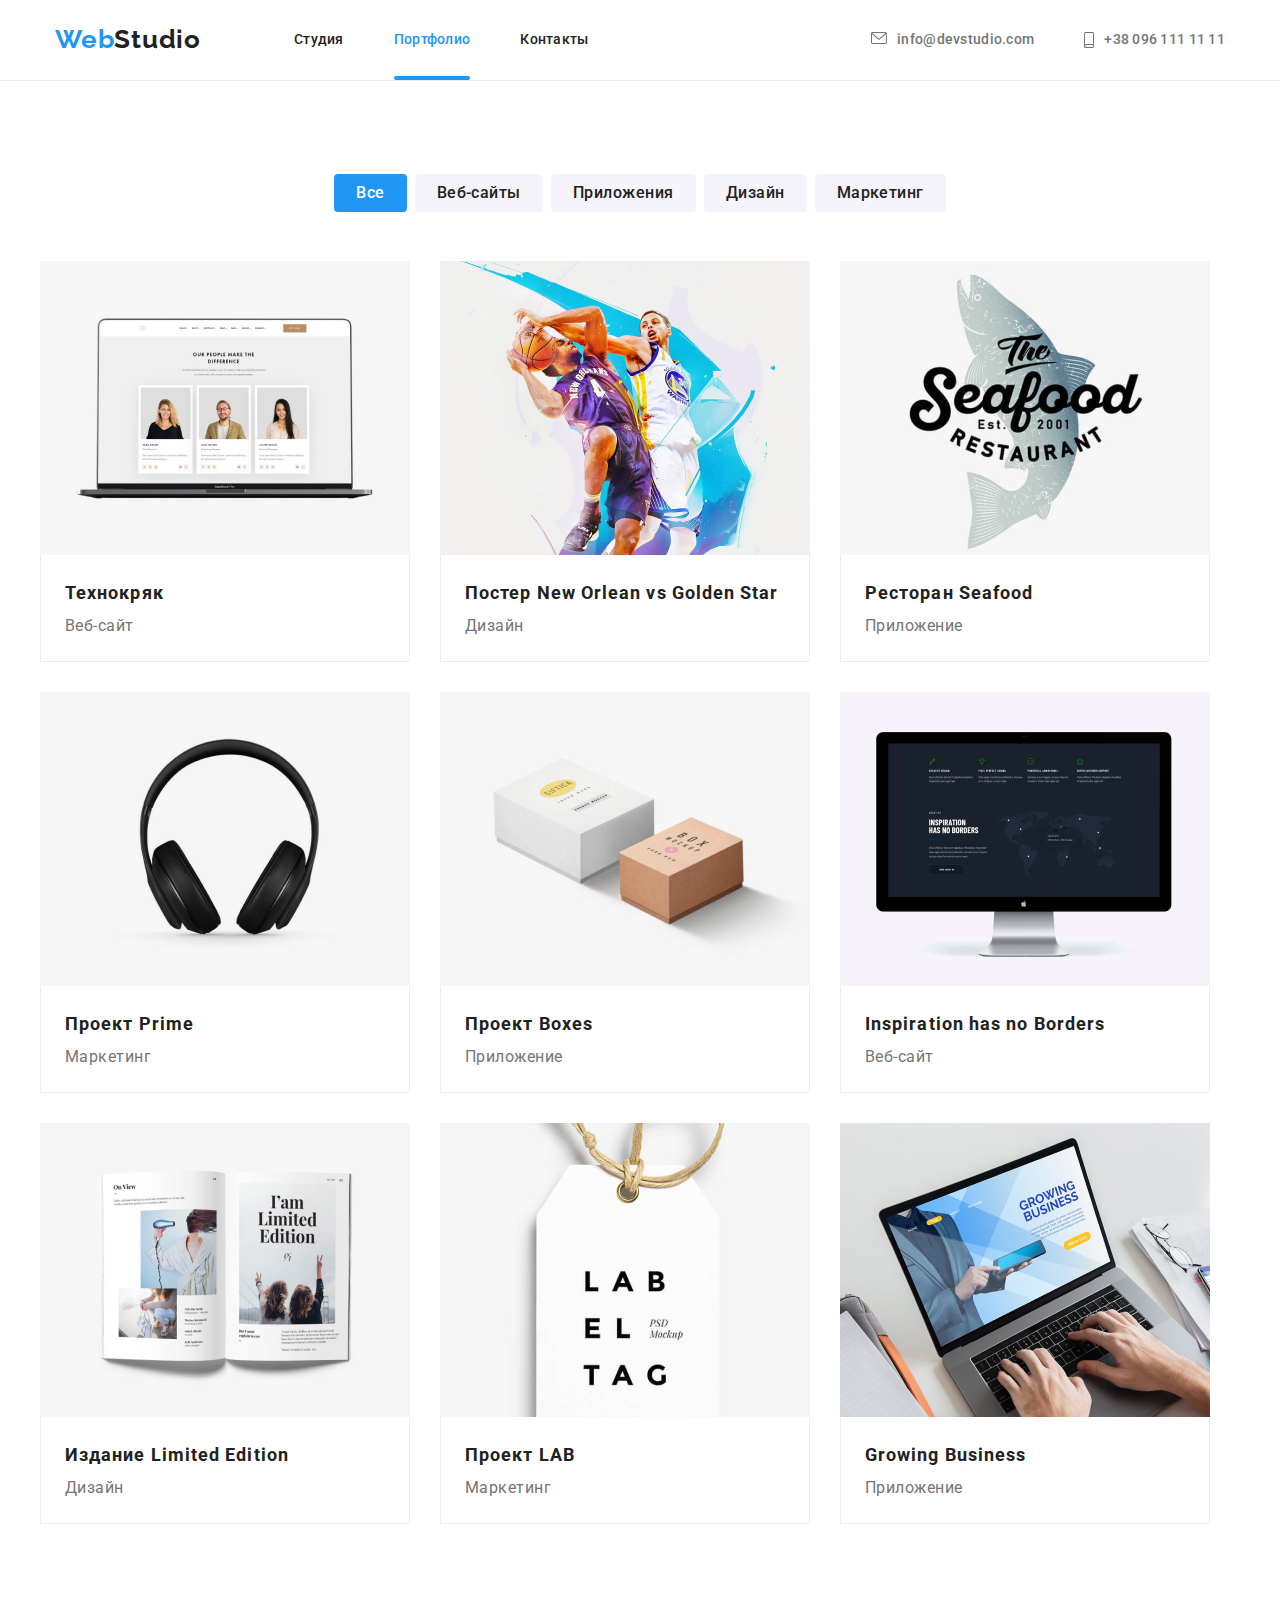
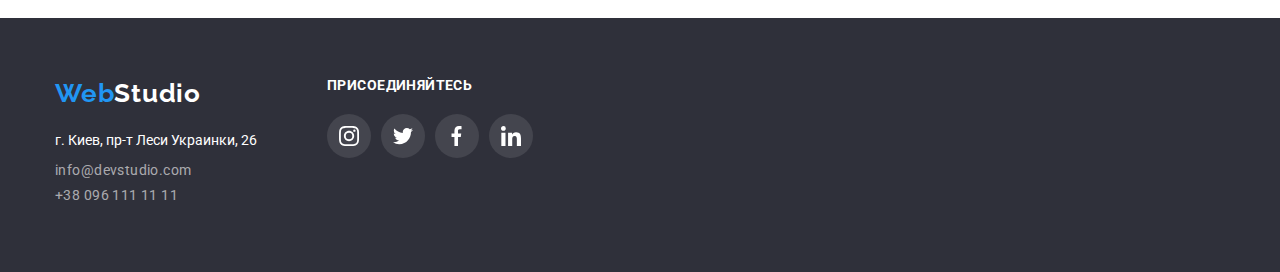
==== portfolio.html @ 7030dca8 "Initial commit" ====
<!DOCTYPE html>
<html lang="ru">
<head>
    <meta charset="UTF-8">
    <meta http-equiv="X-UA-Compatible" content="IE=edge">
    <meta name="viewport" content="width=device-width, initial-scale=1.0">
    <title>Module 01</title>
    <link rel="preconnect" href="https://fonts.googleapis.com">
    <link rel="preconnect" href="https://fonts.gstatic.com" crossorigin>
    <link href="https://fonts.googleapis.com/css2?family=Raleway:wght@700&family=Roboto:wght@400;500;700;900&display=swap"
        rel="stylesheet">
        <link rel="stylesheet" href="https://cdnjs.cloudflare.com/ajax/libs/modern-normalize/1.1.0/modern-normalize.min.css">
    <link rel="stylesheet" href="./css/styles.css">
</head>
<body>
<header class="headers">
    <div class="header-container">
        <nav class="cont-position">
            <a class="logo-color" href="./index.html"> <span class="logo"> Web</span>Studio</a>
            <ul class="nav-menu">
                <li><a class="nav-link"  href="./index.html">Студия</a> </li>
                <li><a class="link-ative" href="./portfolio.html">Портфолио</a> </li>
                <li><a class="nav-link" href="#">Контакты</a> </li>
            </ul>
        </nav>
        <ul class="contacts">
            <li> <a class="contact-mail" href="mailto:info@devstudio.com;">
                    <svg width="16px" height="12px" class="icon-mail">
                        <use href="./images/icons.svg#mail"></use>
                    </svg>info@devstudio.com</a></li>
            <li>
                <a class="contact-tel" href="tel:+380961111111;"><svg width="10px" height="16px" class="icon-tel">
                        <use href="./images/icons.svg#tel"></use>
                    </svg>+38 096 111 11 11</a>
            </li>
        </ul>
    </div>
</header>
    <main >
        
       <section class="section">
        <div class="main-container">
        <div class="portf-container">
            <h1 class="benefits-title">Портфолио</h1>
          <div class="portf-ul-container">
            <ul class="portf-ul">
               <li class="portf-li"><button class="portf-button" type="button"> Все</button></li>
               <li class="portf-li"><button class="portf-button-web" type="button">Веб-сайты</button></li>
               <li class="portf-li"><button class="portf-button-web" type="button">Приложения</button></li>
               <li class="portf-li"><button class="portf-button-web" type="button">Дизайн</button></li>
               <li class="portf-li"><button class="portf-button-web" type="button">Маркетинг</button></li>
           </ul>
        </div>
        <h2 class="benefits-title" >Проєкти</h2>
        <div class="progect-list-container">
           <ul class="progect-list">
                <li class="items" > <a href="#">
                  <div class="product">
                       <img  src="./images/tc.jpg" alt="Фото логотипа" width="370" >

                       <div class="progect-titile">
                        <p  class="progect-img">
                            Ресурс предлагает <br> комплексные предложения 
                            с разным уровнем функционала и сервисов.
                             Все это позволит посетителю получить
                              исчерпывающие сведения о компании или частном лице.
                        </p>
                    </div>
                </div>
                <div class="progekt-signature">
                   <h3>Технокряк</h3>
                    <p class="progect-list-p" >Веб-сайт </p>
                    </div>
                </a>
                </li>
                <li class="items" > <a href="#">
                    <div class="product">
                    <img class="progect-img" src="./images/newOrl.jpg" alt="Фото логотипа" width="370px" >

                    <div class="progect-titile">
                        <p  class="progect-img">
                            Ресурс предлагает <br> комплексные предложения 
                            с разным уровнем функционала и сервисов.
                             Все это позволит посетителю получить
                              исчерпывающие сведения о компании или частном лице.
                        </p>
                    </div>
                </div>


                   <div class="progekt-signature">
                    <h3>Постер New Orlean vs Golden Star</h3>
                    <p class="progect-list-p">Дизайн</p>
                    </div>
                </a>
                </li>
                <li class="items" > <a href="#">
                    <div class="product">
                        <img class="progect-img" src="./images/seafood.jpg" alt="Фото логотипа" width="" >
                        <div class="progect-titile">
                            <p  class="progect-img">
                                Ресурс предлагает <br> комплексные предложения 
                                с разным уровнем функционала и сервисов.
                                 Все это позволит посетителю получить
                                  исчерпывающие сведения о компании или частном лице.
                            </p>
                        </div>
                    </div>
                   <div class="progekt-signature">
                    <h3>Ресторан Seafood</h3>
                    <p class="progect-list-p">Приложение</p>
                    </div>
                </a>
                </li>
                <li class="items" > <a href="#">
                    <div class="product"> 
                    <img class="progect-img" src="./images/prime.jpg" alt="Фото логотипа" width="370" >
                    <div class="progect-titile">
                        <p  class="progect-img">
                            Ресурс предлагает <br> комплексные предложения 
                            с разным уровнем функционала и сервисов.
                             Все это позволит посетителю получить
                              исчерпывающие сведения о компании или частном лице.
                        </p>
                    </div>
                </div>

                   <div class="progekt-signature">
                    <h3>Проект Prime</h3>
                    <p class="progect-list-p">Маркетинг</p>
                    </div>
                </a>
                </li>
                <li class="items" > <a href="#">

                    <div class="product">
                        <img  class="progect-img" src="./images/boxsses.jpg" alt="Фото логотипа" width="370" >
                        <div class="progect-titile">
                            <p  class="progect-img">
                                Ресурс предлагает <br> комплексные предложения 
                                с разным уровнем функционала и сервисов.
                                 Все это позволит посетителю получить
                                  исчерпывающие сведения о компании или частном лице.
                            </p>
                        </div>
                    </div>
                   <div class="progekt-signature">
                    <h3>Проект Boxes</h3>
                    <p class="progect-list-p">Приложение</p>
                    </div>
                </a>
                </li>
                <li class="items" > <a href="#">
                  
                    <div class="product">
                    <img class="progect-img"  src="./images/inspir.jpg" alt="Фото логотипа" width="370" >
                    <div class="progect-titile">
                        <p  class="progect-img">
                            Ресурс предлагает <br> комплексные предложения 
                            с разным уровнем функционала и сервисов.
                             Все это позволит посетителю получить
                              исчерпывающие сведения о компании или частном лице.
                        </p>
                    </div>
                </div>
                    <div class="progekt-signature">
                    <h3>Inspiration has no Borders</h3>
                    <p class="progect-list-p">Веб-сайт</p>
                    </div>
                </a>
                </li>
                <li class="items" > <a href="#">
                  
                    <div class="product">
                   
                        <img class="progect-img" src="./images/lim.jpg" alt="Фото логотипа" width="370" >
                        <div class="progect-titile">
                            <p  class="progect-img">
                                Ресурс предлагает <br> комплексные предложения 
                                с разным уровнем функционала и сервисов.
                                 Все это позволит посетителю получить
                                  исчерпывающие сведения о компании или частном лице.
                            </p>
                        </div>
                    </div>

                 
                    <div class="progekt-signature">
                    <h3>Издание Limited Edition</h3>
                    <p class="progect-list-p">Дизайн</p>
                    </div>
                </a>
                </li>
                 <li class="items" > <a href="#">
                   
                    <div class="product">
                    <img class="progect-img" src="./images/lab.jpg" alt="Фото логотипа" width="370" >
                    <div class="progect-titile">
                        <p  class="progect-img">
                            Ресурс предлагает <br> комплексные предложения 
                            с разным уровнем функционала и сервисов.
                             Все это позволит посетителю получить
                              исчерпывающие сведения о компании или частном лице.
                        </p>
                    </div>
                </div>
                   
                    <div class="progekt-signature">
                    <h3>Проект LAB</h3>
                    <p class="progect-list-p">Маркетинг</p>
                    </div>
                </a>
                 </li>
                <li class="items" > <a href="#">
                  
                    <div class="product">
                    <img class="progect-img" src="./images/groving.jpg" alt="Фото логотипа" width="370" >
                    <div class="progect-titile">
                        <p  class="progect-img">
                            Ресурс предлагает <br> комплексные предложения 
                            с разным уровнем функционала и сервисов.
                             Все это позволит посетителю получить
                              исчерпывающие сведения о компании или частном лице.
                        </p>
                    </div>
                </div>
                    <div class="progekt-signature">
                    <h3>Growing Business</h3>
                    <p class="progect-list-p">Приложение</p>
                    </div>
                </a>
                </li>
           </ul>
        </div>
        </div>
        </div>
       </section>
    </main>                
<footer class="my-footer">
    <div class="footer-content">
        <div>
            <a class="logo-color-footer" href="./index.html"> <span class="logo"> Web</span>Studio</a>
            <address>
                <p class="my-location">г. Киев, пр-т Леси Украинки, 26</p>
                <ul class="contacts-footer">
                    <li><a class="contact-footer" href="mailto:info@devstudio.com;">info@devstudio.com</a></li>
                    <li> <a class="contact-footer" href="tel:+380961111111;">+38 096 111 11 11</a></li>
                </ul>
            </address>
        </div>
        <div class="footer-icon">
            <h2>ПРИСОЕДИНЯЙТЕСЬ</h2>
            <ul class="icon-list-footer">
                <li><a class="footer-icon-list" href="#">
                        <svg width="20px" height="20px" class="network-footer">
                            <use href="./images/icons.svg#instagram"></use>
                        </svg>
                    </a></li>
                <li><a class="footer-icon-list" href="#">
                        <svg width="20" height="20" class="network-footer">
                            <use href="./images/icons.svg#twitter"></use>
                        </svg>
                    </a></li>
                <li><a class="footer-icon-list" href="#">
                        <svg width="20px" height="20px" class="network-footer">
                            <use href="./images/icons.svg#facebook"></use>
                        </svg>
                    </a></li>
                <li><a class="footer-icon-list" href="#">
                        <svg width="20px" height="20px" class="network-footer">
                            <use href="./images/icons.svg#linkedin"></use>
                        </svg>
                    </a></li>
            </ul>
        </div>
    </div>
</footer>
</body>
</html>
---- css/styles.css ----
:root{
    --primary-text-color:rgba(117, 117, 117, 1);
    --title-text-color:rgba(33, 33, 33, 1);
    --accent-text-color:rgba(33, 150, 243, 1);  
--color-contacts-futter:rgba(255, 255, 255, 0.6);
    --background-color:#fff ;
    --outline-color:rgba(236, 236, 236, 1);
}
body {
    font-family: 'Roboto',sans-serif;
    font-style: normal;
    font-weight: 400;
    font-size: 16px;
    line-height: 1.5;
    background-color:var(--background-color)
}
h1,h2,h3,p,ul{
    margin: 0px;
    padding-left: 0px;
}
    img {
            display: block;
            max-width: 100%;
            height: auto;
        }
.section{
    height: auto;
    padding:94px 0px;
}
.section:nth-child(3){
    padding-top:0px;
    padding-bottom: 94px;

}



/* header */






.headers{
    border-bottom: 1px solid rgba(236, 236, 236, 1);
    background-color: var(--background-color);
}



.header-container{
  display:flex;
align-items: center;
width: 1200px;
padding-left: 15px;
padding-right: 15px;
margin: 0 auto;
}


.logo {
    color: var(--accent-text-color);
font-family: 'Raleway';
font-style: normal;
font-weight: 700;
font-size: 26px;
line-height: 1.19;
letter-spacing: 0.03em;
} 


.logo-color{
    color: var(--title-text-color);
    font-family: 'Raleway';
    font-style: normal;
    font-weight: 700;
    font-size: 26px;
    line-height: 1.19;
    text-decoration: none;
    letter-spacing: 0.03em;
    display: flex;
  padding-top: 24px;
  padding-bottom: 25px;
} 
.logo-color:focus{
    color: var(--title-text-color);
    background-color: #fff;
}

.nav-menu{
    display: flex;
margin-left: 93px;
margin-right: 0px;
padding-left: 0px;


}
.nav-menu li {
    list-style: none;
display:flex;
margin-right: 50px;

}
.nav-menu li:last-child{
    margin-right: 0px;

}

.nav-link{
    font-family: 'Roboto';
    font-style: normal;
    font-weight: 500;
    font-size: 14px;
    line-height: 1.14;
    letter-spacing: 0.02em;

    color: var(--title-text-color);
    text-decoration: none;

    padding: 32px 0px;

    display:block;
    
    transition:color 250ms cubic-bezier(0.4, 0, 0.2, 1);
 }


  .nav-link:hover,.nav-link:focus {
      /* background-color: var(--background-color); */
      color: var(--accent-text-color);
  }


 .link-ative{
     position: relative;
     color:var(--accent-text-color);
    font-family: 'Roboto';
    font-style: normal;
    font-weight: 500;
    font-size: 14px;
    line-height: 1.14;
    letter-spacing: 0.02em;
    text-decoration: none;
    padding: 32px 0px;
    display:block;}

         .link-ative::after{
             content: "";
             position: absolute;

             width: 100%;
             height: 4px;
             left: 0px;
             bottom: 0px;
             background-color: var(--accent-text-color);
             border-radius: 2px;
         }

    .link-ative:focus{
        color: var(--accent-text-color);
        background-color: #fff;
    }

   

.cont-position{
    display: flex;
    margin: 0px;
}
.contacts{
display: flex;
padding: 0px;
margin-left:auto;
align-items: center;


}

.contacts li{
    list-style: none;
    display: flex;
}
  


.contact-mail{
font-family: 'Roboto';
font-style: normal;
font-weight: 500;
font-size: 14px;
line-height: 1.14;
letter-spacing: 0.02em;

text-decoration: none;
margin-right:50px;
padding: 32px 0px;
display: flex;
color:#757575;
transition: color 250ms cubic-bezier(0.4, 0, 0.2, 1);
}


.contact-mail:hover,.contact-mail:focus  {

    color: var(--accent-text-color);
}
.icon-mail{
    margin-right: 10px;
    fill:currentColor;

}

.contact-tel {
    font-family: 'Roboto';
    font-style: normal;
    font-weight: 500;
    font-size: 14px;
    line-height: 1.14;
    letter-spacing: 0.02em;
    text-decoration: none;

    display: flex;
    padding: 32px 0px;

    color: #757575;
    transition: color 250ms cubic-bezier(0.4, 0, 0.2, 1);
}

.contact-tel:hover,
.contact-tel:focus{
    color: var(--accent-text-color);
}
.icon-tel{
margin-right: 10px;
fill:currentColor;

}


.benefits-title {
    width: 1px;
    height: 1px;
    margin: -1px;
    border: 0;    
    padding: 0;
    white-space: nowrap;
    clip-path: inset(100%);
    clip: rect(0 0 0 0);
    overflow: hidden;
}

/* hero */
.section-hero{
    
    max-width: 1600px;
    margin-left: auto;
    margin-right: auto;
   


background-color:rgba(47, 48, 58, 1);
background-image: linear-gradient(to left,rgba(47, 48, 58, 0.4)
,rgba(47, 48, 58, 0.4) ),
url(../images/hero-bgr.jpg);
background-repeat: no-repeat;
background-position: center;
background-size: cover;
} 


.hero-container{
width: 1200px;
padding-left: 15px;
padding-right: 15px;
margin: 0 auto;
padding: 200px 0px;
    text-align: center;

}
.hero-title{
font-family: 'Roboto';
font-style: normal;
font-weight: 900;
font-size: 44px;
line-height: 1.36;
color: var(--background-color);
margin-bottom: 30px;
}
.hero-button{
font-family: 'Roboto';
font-style: normal;
font-weight: 700;
font-size: 16px;
line-height: 1.88;
text-align: center;
letter-spacing: 0.06em;

cursor: pointer;

color: var(--background-color);
background-color: var(--accent-text-color);

width: 200px;
height: 50px;
border-radius: 4px;
border: none;

}


/* benefits */
.benefits-container{

width: 1200px;
height: auto;
padding-left: 15px;
padding-right: 15px;
margin: 0 auto;
}

.benefits-list{
    display: flex;
    padding-left: 0px;
}
.benefits-list li:last-child{
    margin-right: 0px;
}

.benefits-icon{
    display: flex;
    align-items: center;
    justify-content: center;
    width: 270px;
    height: 120px;
    background-color: rgba(245, 244, 250, 1);
    border-radius: 4px;
    margin-bottom: 30px;


}

.benefits-lists {
    list-style: none;
    margin-right: 30px;
    
    
}

.benefits-lists h3{
font-family: 'Roboto';
font-style: normal;
font-weight: 700;
font-size: 14px;
line-height: 1.14;
letter-spacing: 0.03em;
text-transform: uppercase;
color: var(--title-text-color);
margin-bottom: 10px;

}
.benefits-lists p {
font-family: 'Roboto';
font-style: normal;
font-weight: 400;
font-size: 14px;
line-height: 1.71;
letter-spacing: 0.03em;
color: var(--primary-text-color);

}

 /* My work */
.work-container{
    width: 1200px;
    padding-left: 15px;
    padding-right: 15px;
    margin: 0 auto;

}
 .my-work-title{
    font-family: 'Roboto';
    font-style: normal;
    font-weight: 700;
    font-size: 36px;
    line-height: 1.16;
    text-align: center;
    letter-spacing: 0.03em;

    margin-bottom: 50px;
    color: var(--title-text-color);
 }
 .my-work-foto{
     list-style:none;
     display:flex;
     padding-left: 0px;
     
 }
 .my-work-foto li{
     margin-right: 30px;
     position:relative;
 }
 .my-work-foto li:last-child{
     margin-right: 0px;
 }

 .foto{
     
     
 }

 .work-alt{
     position: absolute;
     width:100%;
     height: 70px;
     padding: 24px;
     
     transform: translate(0%, -100%);
     
     background-color:rgba(47, 48, 58, 0.8);
 }
 .work-alt p{
     
    font-family: 'Roboto';
    font-style: normal;
    font-weight: 700;
    font-size: 14px;
    line-height: 1.14;
    text-align: center;
    letter-spacing: 0.03em;
    text-align: center;

    color: var(--background-color);
 }
/* My-Team */
.section-team{
background-color: #F5F4FA;
padding: 94px 0px;
}
.team-container{
margin: 0 auto;
    width: 1200px;
    padding-left: 15px;
    padding-right: 15px;
}
.team-title{
    color: var(--title-text-color);

    font-family: 'Roboto';
    font-style: normal;
    font-weight: 700;
    font-size: 36px;
    line-height: 1.16;
    text-align: center;
    letter-spacing: 0.03em;

    margin-bottom: 50px;
}
.team-list{padding-left: 0px;
    display: flex;
    text-align: center;
}


.team-list .item{
    list-style: none;
    background-color:var(--background-color);

height: auto;
width: 270px;
border-radius:4px;
margin-right: 30px;

box-shadow: 0px 2px 1px 0px rgba(0, 0, 0, 0.2);
box-shadow: 0px 1px 1px 0px rgba(0, 0, 0, 0.14);
box-shadow: 0px 1px 3px 0px rgba(0, 0, 0, 0.12);

}
.team-list .item:last-child{
    margin-right: 0px;
}
.team-description{
padding-top:  30px;
padding-bottom: 30px; 
}


.team-list h3{
    color: var(--title-text-color);
    font-family: 'Roboto';
    font-style: normal;
    font-weight: 500;
    font-size: 16px;
    line-height: 1.18;
    margin-bottom: 10px;
    
}
 .team-list p{
     color: var(--primary-text-color);
    font-family: 'Roboto';
    font-style: normal;
    font-weight: 400;
    font-size: 16px;
    line-height: 1.18;
    margin-bottom: 16px;
 }
 .icon-list{
     display: flex;
     margin-left: 32px;
     margin-left: 32px;
 }

.icon-list li{
    list-style: none;
display: inline-block;
margin-right: 10px;
}
.icon-list li:last-child{
    margin-right: 0px;
}

.team-icon{
  display: flex;
  align-items: center;
  justify-content: center;

    width: 44px;
        height: 44px;
    border-radius:50%;

    color: rgba(175, 177, 184, 1);

    transition:color 250ms cubic-bezier(0.4, 0, 0.2, 1),background-color 250ms cubic-bezier(0.4, 0, 0.2, 1);
}

.team-icon:hover,.team-icon:focus {
    color: #fff;
    background-color:var(--accent-text-color);
}

.social-network{
    fill:currentColor;
}
.social-network:focus,.social-network:hover {
    fill: currentColor;
}




/* Клиенты */
.clients{
    padding-top: 94px;
    padding-bottom: 94px;
}
.client-title { 
    color:var(--title-text-color);
    text-align: center;
    font-family: 'Roboto';
        font-style: normal;
        font-weight: 700;
        font-size: 36px;
        line-height: 1.16;
        text-align: center;
        letter-spacing: 0.03em;
        margin-bottom: 50px;

       
}




.icon-lists{
    display:flex;
    height: auto;
    margin-right: auto;
    margin-left: auto;
}
.icon-lists .item{
    display: inline-block;
    list-style: none;
    
    margin-right: 30px;
}
.icon-lists .item:last-child{
    margin-right: 0px;
}

.icon-lists .item a{
    display:flex;
    align-items: center;
    justify-content: center;
    width: 170px;
    height: 92px;
    color:rgba(175, 177, 184, 1) ;
    border: 1px solid rgba(175, 177, 184, 1);
        border-radius: 4px;

transition: color 250ms cubic-bezier(0.4, 0, 0.2, 1)
,border-color 250ms cubic-bezier(0.4, 0, 0.2, 1)
,fill 250ms cubic-bezier(0.4, 0, 0.2, 1) ;
}

.icon-lists .item a:focus,
.icon-lists .item a:hover {
    color: var(--accent-text-color);
    border-color: var(--accent-text-color);

}

.client-icon{
    fill:currentColor;

}

                  /* footer */

.my-footer{
    background-color: #2F303A;
    padding-top: 60px;
        padding-bottom: 60px;
} 

.footer-content{
    width: 1200px;
    padding-left: 15px;
        padding-right: 15px;
        display: flex;
        margin: 0 auto;
}

.logo-color-footer {
    color: var(--background-color);

    font-family: 'Raleway';
    font-style: normal;
    font-weight: 700;
    font-size: 26px;
    line-height: 1.19;
    text-decoration: none;
    letter-spacing: 0.03em;

}
.logo-color-footer:focus {
background-color:#2F303A;

}
.my-location{
    color: var(--background-color);
font-family: 'Roboto';
font-style: normal;
font-size: 14px;
line-height: 1.71;
margin-top: 20px;
margin-bottom: 9px;
}
.contacts-footer{
    list-style: none;
    padding-left: 0px;
}
.contacts-footer li{
margin-bottom: 9px;
}

.contact-footer {
    color: var(--color-contacts-futter);

    font-family: 'Roboto';
    font-style: normal;
    font-weight: 400;
    font-size: 14px;
    line-height: 1.17;
    letter-spacing: 0.03em;
    text-decoration: none;
    display:block;
    transition: color 250ms cubic-bezier(0.4, 0, 0.2, 1)

}

.contact-footer:hover,.contact-footer:focus { color: var(--accent-text-color);
}

.footer-icon{

    margin-right: 93px;
    margin-left: 70px;
    list-style: none;


}
.icon-list-footer{
display: flex;
}
 
.footer-icon li {
    display:flex;
    flex-wrap: wrap;
width:auto;
height:auto;   
margin-right:10px;

	
}
.footer-icon li:last-child {
    margin-right: 0px;
}
.footer-icon h2{
    color: #fff;
font-family: Roboto;
    font-weight: 700;
    font-size: 14px;
    line-height: 1.14;
    letter-spacing: 0.03em;
    text-align: left;
margin-right: 10px;
    margin-bottom: 20px;
}
.footer-icon-list{
display: flex;
    align-items: center;
    justify-content: center;
        width:44px ;
        height:44px ;
        border-radius: 50%;
        background-color:rgba(68, 69, 78, 1);
        transition: background-color 250ms cubic-bezier(0.4, 0, 0.2, 1)
        
        
} .footer-icon-list:hover {
     background-color: var(--accent-text-color);
 }

 .footer-icon-list:focus {
     background-color: var(--accent-text-color);
 }

.network-footer{
        fill:#fff;
}
.footer-mail-cont h2{
    color: #fff;
    font-family: Roboto;
        font-weight: 700;
        font-size: 14px;
        line-height: 1.14;
        letter-spacing: 0.03em;
        text-align: left;
    margin-right: 10px;
        margin-bottom: 20px;
 
}
.footer-mail{
    display:flex;
   
}
.email-footer{
color: rgba(255, 255, 255, 0.6);
}
.btn-footer-mail{
    font-family: 'Roboto';
font-style: normal;
font-weight: 700;
font-size: 16px;
line-height: 1.88px;
margin-left: 12px;


display: flex;
align-items: center;
text-align: center;
letter-spacing: 0.06em;
    /* width: 200px;
    height: 50px; */
    border-radius: 4px;
    padding-left: 29px;
    border: none;
    color:#fff;
    background-color:var(--accent-text-color)

}
.send-svg{
margin: 10px;
}
.email-footer{
    width: 358px;
    height: 50px;
    padding-top: 15px;
    padding-bottom: 15px;
    padding-left: 16px;
    background-color:rgba(47, 48, 58, 1);
    border: 1px solid rgba(255, 255, 255, 0.3);
    border-radius: 4px;
}


 /* МОДАЛКА */
.backdrop{
    position: fixed;
        width: 100%;
        height: 100%;
        left: 0px;
        top: 0px;
        background-color: rgba(0, 0, 0, 0.2);
        transform:scaleX(1);
        transition: 250ms ease,visibility 250ms ease,opasity 250ms ease;
        
    
    }
    
    .is-hidden{
        visibility: hidden;
        opacity: 0;
        pointer-events:none;
        transform:scaleX(0);

    }
    
    
    .modal{
           
            position:absolute;
            padding-bottom: 40px;
            width: 528px;
           
            top: 50%;
            left: 50%;
            transform: translate(-50%, -50%);
            background-color: rgba(255, 255, 255, 1);
            border-radius: 4px;
            box-shadow: 0px 2px 1px 0px rgba(0, 0, 0, 0.2);

box-shadow: 0px 1px 1px 0px rgba(0, 0, 0, 0.14);

box-shadow: 0px 1px 3px 0px rgba(0, 0, 0, 0.12);
padding: 40px;

        
        }
    
    
    .modal-close{
        position:absolute;
        display: flex;
        align-items: center;
        justify-content: center;
        width: 30px;
        height: 30px;
        border-radius: 50%;
        background-color:rgba(255, 255, 255, 1) ;
        border: 1px solid #0000001A;
        top: 8px;
        right: 8px;
        cursor: pointer;
    
    }
.modal-close-svg:hover ,.modal-close-svg:focus{
    fill: var(--accent-text-color);
    transition: fill 250ms cubic-bezier(0.4, 0, 0.2, 1)
}


.modal-form{
    flex-direction: column;
  
}
.modal-titile{
    text-align: center;
    margin-bottom: 30px;
 

color: #212121;

}
.modal-titile b {
    font-family: 'Roboto';
    font-style: normal;
    font-weight: 700;
    font-size: 20px;
    line-height: 23px;
    text-align: center;
    letter-spacing: 0.03em;
}
.form-fild{
    position: relative;

}

.form-fild:focus-within > .modal-svg{
    fill:var(--accent-text-color);
    transition: fill 250ms cubic-bezier(0.4, 0, 0.2, 1)
   
}
.form-fild:hover> .modal-svg{
    fill:var(--accent-text-color);
    transition: fill 250ms cubic-bezier(0.4, 0, 0.2, 1)
}
.modal-input{
margin-bottom: 34px;
width: 448px;
height: 40px;
border: 1px solid rgba(33, 33, 33, 0.2);
border-radius: 4px;
padding-left: 30px;

}
.modal-input:focus,.modal-input:hover {
    fill: var(--accent-text-color);
     border-color: var(--accent-text-color);
     transition: fill 250ms cubic-bezier(0.4, 0, 0.2, 1), border-color 250ms cubic-bezier(0.4, 0, 0.2, 1);
}

.modal-label{
    position: absolute;
    top: -16px;
    left: 0px;
   color:rgba(117, 117, 117, 1);
   font-family: 'Roboto';
font-style: normal;
font-weight: 400;
font-size: 12px;
line-height: 1.16;
letter-spacing: 0.01em;

}
.input-tetxterea{
color:rgba(117, 117, 117, 0.5) ;
    margin-bottom: 20px;
width: 448px;
height: 120px;


border: 1px solid rgba(33, 33, 33, 0.2);

border-radius: 4px;
padding-left: 12px;
resize: none;
padding:12px 16px;

}

.input-tetxterea::placeholder{
    color:rgba(117, 117, 117, 0.5) ;
}

.input-tetxterea:focus ,.input-tetxterea:hover{
    border-color: var(--accent-text-color);
    transition: border-color 250ms cubic-bezier(0.4, 0, 0.2, 1)
}



.modal-checkbox:checked + .checkbox {
   border-color: var(--accent-text-color);
    background-origin:border-box;
    background-image: url(../images/icon-check.svg);
    background-color: var(--accent-text-color);
    background-size:contain;
   
}


.modal-checkbox{

    width: 1px;
    height: 1px;
    margin: -1px;
    border: 0;    
    padding: 0;
    white-space: nowrap;
    clip-path: inset(100%);
    clip: rect(0 0 0 0);
    overflow: hidden;

}
.checkbox-label{
    display:flex;
    align-items: center;
    font-family: 'Roboto';
    font-style: normal;
    font-weight: 400;
    font-size: 14px;
    line-height: 1.71;
    letter-spacing: 0.03em;
    
    margin-left: 12px;
    color: #757575;

}
.checkbox-label a{
    
}
.checkbox{
  
width:16px;
height:15px;
border: solid 2px rgba(33, 33, 33, 1);
border-radius: 4px;
margin-right:9px;
}
.checkbox-link{
color: var(--accent-text-color);
margin-left: 3px;
}

.modal-button{
    margin-top: 30px;
    width: 200px;
    height: 50px;
    color: var(--background-color);
    align-items: center;
    border-radius: 4px;
    border: none;
    cursor: pointer;
    background-color: var(--accent-text-color);

    font-family: 'Roboto';
font-style: normal;
font-weight: 700;
font-size: 16px;
line-height:1.88;
letter-spacing: 0.06em;

    box-shadow: 0px 1px 3px rgba(0, 0, 0, 0.12)
    , 0px 1px 1px rgba(0, 0, 0, 0.14)
    , 0px 2px 1px rgba(0, 0, 0, 0.2);
    

    

}
.modal-button:focus,.modal-button:hover{
    transition:box-shadow  250ms cubic-bezier(0.4, 0, 0.2, 1);
    box-shadow: 0px 1px 3px rgba(0, 0, 0, 0.12)
    , 0px 1px 1px rgba(0, 0, 0, 0.14)
    , 0px 2px 1px rgba(0, 0, 0, 0.2);

}
.form-button{
    text-align: center;

}
.modal-svg{
    fill: currentColor;
position: absolute;
left: 12px;
top: 11px;
}

/* Портфолио */
.main-container {
    width: 1200px;
    padding-left: 15px;
    padding-right: 15px;
     margin: 0 auto;
     box-sizing: content-box;
     
}
.portf-button {
    color: var(--background-color);
    border-radius: 4px;
    border: none;
    cursor: pointer;
    background-color: var(--accent-text-color);
    font-family: 'Roboto';
    font-style: normal;
    font-weight: 500;
    font-size: 16px;
    line-height: 1.62;
    letter-spacing: 0.03em;
    padding: 6px 22px;
    transition: box-shadow 250ms cubic-bezier(0.4, 0, 0.2, 1);
}
.portf-button:hover,
.portf-button:focus{
    box-shadow: 0px 2px 2px 0px rgba(0, 0, 0, 0.12);
        box-shadow: 0px 1px 2px 0px rgba(0, 0, 0, 0.08);
        box-shadow: 0px 3px 1px 0px rgba(0, 0, 0, 0.1);
        color: #fff;
        background-color: var(--accent-text-color);
}

.portf-button-web {
    color: var(--title-text-color);
    padding: 6px 22px;
    border: none;
    border-radius: 4px;
    cursor: pointer;
    background-color: #F5F4FA;
    font-family: 'Roboto';
    font-style: normal;
    font-weight: 500;
    font-size: 16px;
    line-height: 1.62;
    letter-spacing: 0.03em;
    transition: box-shadow 250ms cubic-bezier(0.4, 0, 0.2, 1)
    ,background-color 250ms cubic-bezier(0.4, 0, 0.2, 1)
    ,color 250ms cubic-bezier(0.4, 0, 0.2, 1);
}
.portf-button-web:hover,
.portf-button-web:focus {
    box-shadow: 0px 2px 2px 0px rgba(0, 0, 0, 0.12);
    box-shadow: 0px 1px 2px 0px rgba(0, 0, 0, 0.08);
    box-shadow: 0px 3px 1px 0px rgba(0, 0, 0, 0.1);
    color: #fff;
    background-color: var(--accent-text-color);

}

.portf-ul-container{
    display: flex;
}

.portf-ul {
    display: flex;
    margin-left: auto;
    margin-right: auto;
    margin-bottom: 50px;
}


.portf-li{
    list-style: none;
    margin-right: 8px;

}
.portf-li:last-child{
    margin-right: 0px;
}

/* Проєкти */
    


.progect-list{
    margin: 0 auto;
    display: flex;
flex-wrap: wrap;
}



.progect-list .items{
    
list-style: none;
width: 370px;
height:auto;
margin-right: 30px;
margin-bottom: 30px;
}

.progect-list .items:hover {
    box-shadow: 1px 4px 6px 0px rgba(0, 0, 0, 0.16);
}
.progect-list .items a:hover .progect-titile,.progect-list .items a:focus .progect-titile{
    opacity: 1;
    visibility:visible; 
    transform:translateY(0%);
   
}

.progect-list .items:nth-child(3n){
    margin-right: 0px;
}
.progect-list .items:nth-last-child(-n + 3){
    margin-bottom: 0px;
}
.progect-list .items a{
text-decoration: none;
}
.progect-img{
    color: var(--background-color);
    font-family: 'Roboto';
    font-style: normal;
    font-weight: 400;
    font-size: 18px;
    line-height: 1.56;
    letter-spacing: 0.03em;
    
}
.product{
    position: relative;
    overflow: hidden;
}
.progect-titile{
    position: absolute;
    overflow: hidden;
    visibility: hidden;
    pointer-events:none;
    width:100%;
    height:100%;
     top: 0px;
     left: 0px;
     padding-left: 52px;
     padding-top: 57px;
    background-color: rgba(33, 150, 243, 0.9);
        opacity:0;
        
    transform:translateY(100%);
    transition: transform 250ms cubic-bezier(0.4, 0, 0.2, 1)
    ,opacity 250ms cubic-bezier(0.4, 0, 0.2, 1),
    visibility 250ms cubic-bezier(0.4, 0, 0.2, 1);


}



.progect-list-p{
color: var(--primary-text-color);
font-family: 'Roboto';
font-size: 16px;
line-height:1.87;
letter-spacing: 0.03em;
}
.progect-list h3{
color: var(--title-text-color);
font-family: 'Roboto';
font-style: normal;
font-weight: 700;
font-size: 18px;
line-height: 2;
letter-spacing: 0.06em;
}







.progekt-signature{
            padding: 20px 24px;
border: 1px solid rgba(238, 238, 238, 1);
    border-top: 0px; 
}
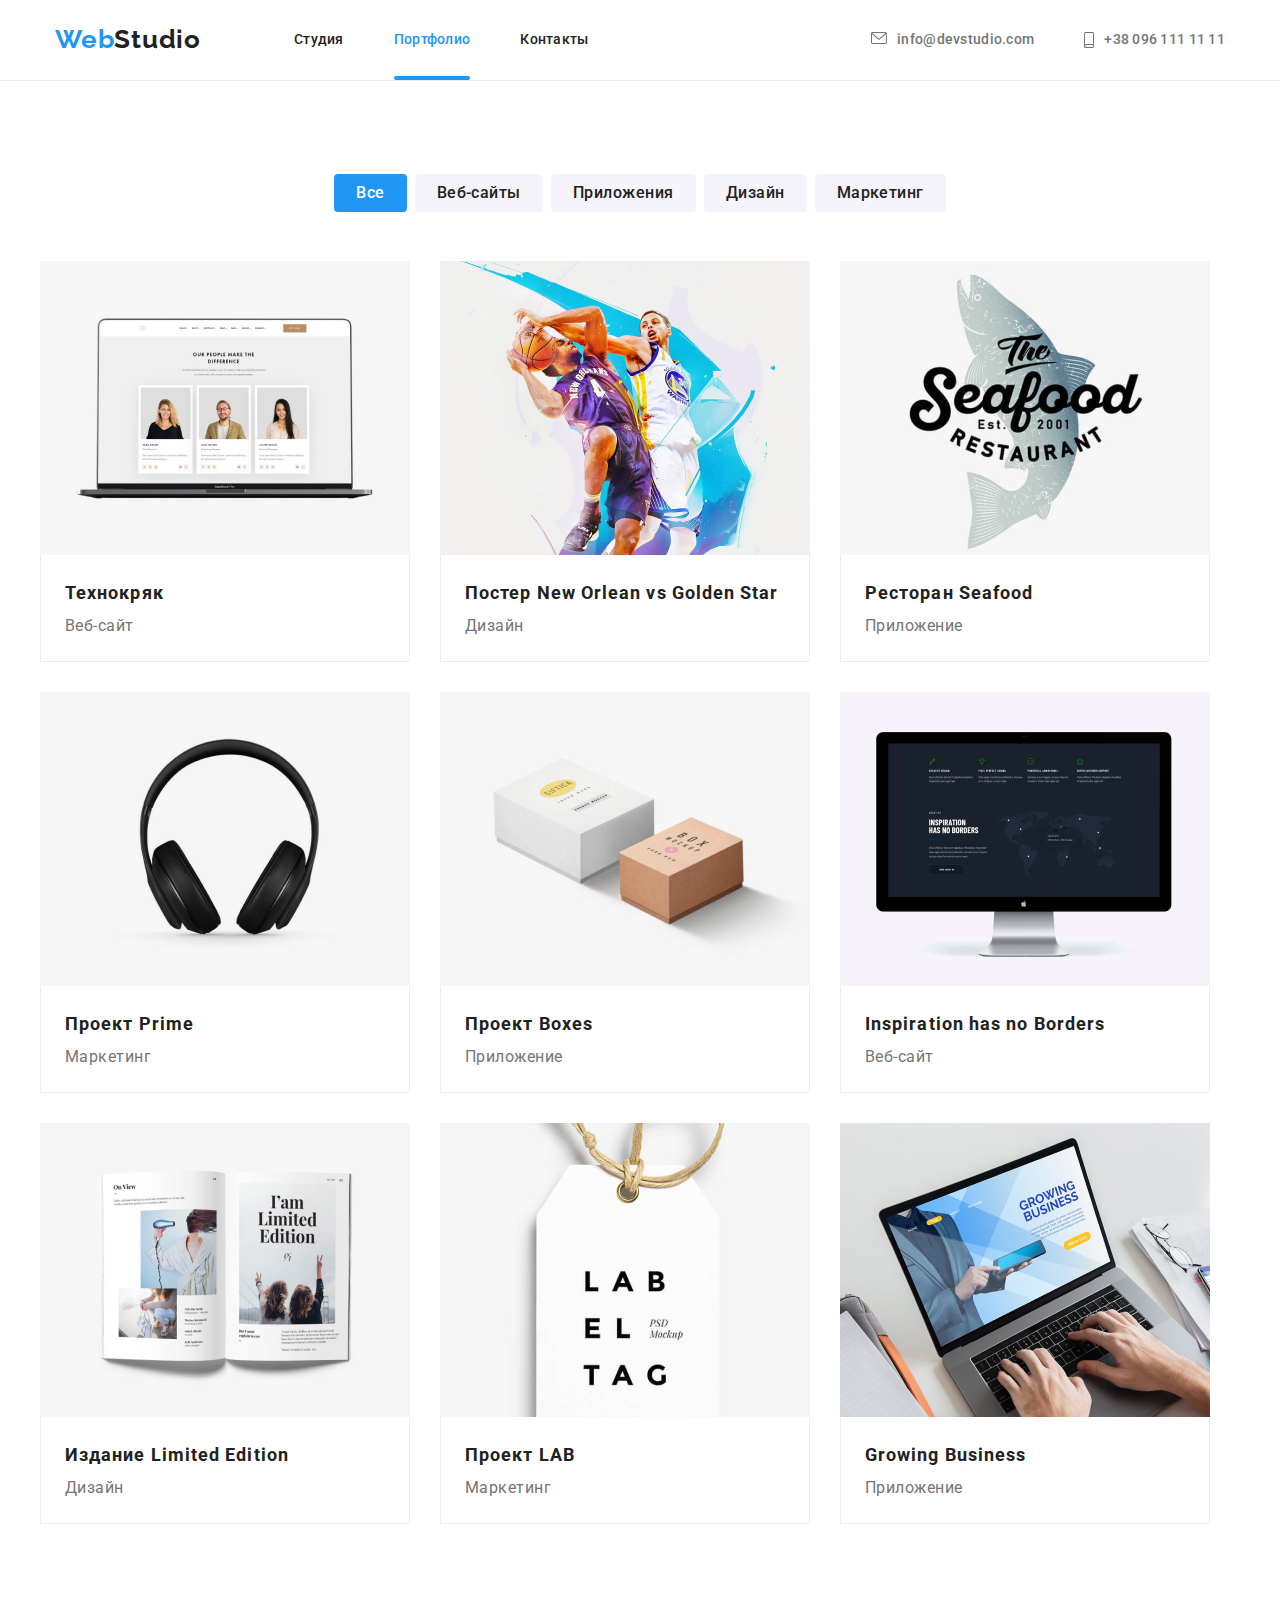
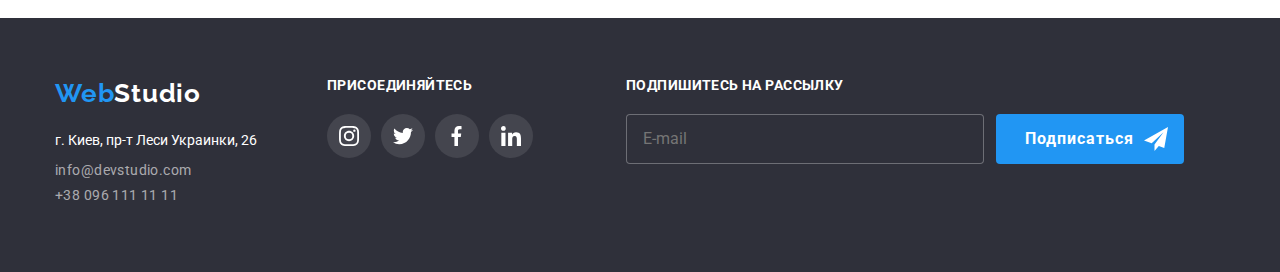
==== commit 47edc0ba: "оформляю по BEM" ====
--- a/portfolio.html
+++ b/portfolio.html
@@ -14,22 +14,23 @@
 </head>
 <body>
 <header class="headers">
-    <div class="header-container">
-        <nav class="cont-position">
-            <a class="logo-color" href="./index.html"> <span class="logo"> Web</span>Studio</a>
-            <ul class="nav-menu">
-                <li><a class="nav-link"  href="./index.html">Студия</a> </li>
-                <li><a class="link-ative" href="./portfolio.html">Портфолио</a> </li>
-                <li><a class="nav-link" href="#">Контакты</a> </li>
+
+    <div class="headers--container">
+        <nav class="headers--cont-position">
+            <a class="logo--color" href="./index.html"> <span class="logo"> Web</span>Studio</a>
+            <ul class="headers--menu">
+                <li class="headers--menu-list" ><a class="headers--link" href="./index.html">Студия</a> </li>
+                <li class="headers--menu-list" > <a class="link--active"  href="./portfolio.html">Портфолио</a> </li>
+                <li class="headers--menu-list" ><a class="headers--link" href="#">Контакты</a> </li>
             </ul>
         </nav>
         <ul class="contacts">
-            <li> <a class="contact-mail" href="mailto:info@devstudio.com;">
-                    <svg width="16px" height="12px" class="icon-mail">
+            <li class="contacts--list"> <a class="contact--mail" href="mailto:info@devstudio.com;">
+                    <svg width="16px" height="12px" class="icon--mail">
                         <use href="./images/icons.svg#mail"></use>
                     </svg>info@devstudio.com</a></li>
-            <li>
-                <a class="contact-tel" href="tel:+380961111111;"><svg width="10px" height="16px" class="icon-tel">
+            <li class="contacts--list">
+                <a class="contact--tel" href="tel:+380961111111;"><svg width="10px" height="16px" class="icon--tel">
                         <use href="./images/icons.svg#tel"></use>
                     </svg>+38 096 111 11 11</a>
             </li>
@@ -39,20 +40,20 @@
     <main >
         
        <section class="section">
-        <div class="main-container">
+        <div class="container">
         <div class="portf-container">
-            <h1 class="benefits-title">Портфолио</h1>
-          <div class="portf-ul-container">
-            <ul class="portf-ul">
-               <li class="portf-li"><button class="portf-button" type="button"> Все</button></li>
-               <li class="portf-li"><button class="portf-button-web" type="button">Веб-сайты</button></li>
-               <li class="portf-li"><button class="portf-button-web" type="button">Приложения</button></li>
-               <li class="portf-li"><button class="portf-button-web" type="button">Дизайн</button></li>
-               <li class="portf-li"><button class="portf-button-web" type="button">Маркетинг</button></li>
+            <h1 class="benefits--title">Портфолио</h1>
+          <div class="portf--list-container">
+            <ul class="portf--list">
+               <li class="portf--card"><button class="portf--button" type="button"> Все</button></li>
+               <li class="portf--card"><button class="portf--button-web" type="button">Веб-сайты</button></li>
+               <li class="portf--card"><button class="portf--button-web" type="button">Приложения</button></li>
+               <li class="portf--card"><button class="portf--button-web" type="button">Дизайн</button></li>
+               <li class="portf--card"><button class="portf--button-web" type="button">Маркетинг</button></li>
            </ul>
         </div>
-        <h2 class="benefits-title" >Проєкти</h2>
-        <div class="progect-list-container">
+        <h2 class="benefits--title" >Проєкти</h2>
+        <div>
            <ul class="progect-list">
                 <li class="items" > <a href="#">
                   <div class="product">
@@ -236,43 +237,59 @@
         </div>
        </section>
     </main>                
-<footer class="my-footer">
-    <div class="footer-content">
+<footer class="footer">
+    <div class="footer--content">
         <div>
-            <a class="logo-color-footer" href="./index.html"> <span class="logo"> Web</span>Studio</a>
+            <a class="footer--logo-color" href="./index.html"> <span class="logo"> Web</span>Studio</a>
             <address>
-                <p class="my-location">г. Киев, пр-т Леси Украинки, 26</p>
-                <ul class="contacts-footer">
-                    <li><a class="contact-footer" href="mailto:info@devstudio.com;">info@devstudio.com</a></li>
-                    <li> <a class="contact-footer" href="tel:+380961111111;">+38 096 111 11 11</a></li>
+                <p class="footer--location">г. Киев, пр-т Леси Украинки, 26</p>
+                <ul class="footer--contact-list">
+                    <li class="footer--contact-card"> <a class="footer--contact-link"
+                            href="mailto:info@devstudio.com;">info@devstudio.com</a></li>
+                    <li class="footer--contact-card"> <a class="footer--contact-link" href="tel:+380961111111;">+38 096
+                            111 11 11</a></li>
                 </ul>
             </address>
         </div>
-        <div class="footer-icon">
-            <h2>ПРИСОЕДИНЯЙТЕСЬ</h2>
+
+        <div class="footer--network-set">
+            <h2 class="footer--network-title">ПРИСОЕДИНЯЙТЕСЬ</h2>
             <ul class="icon-list-footer">
-                <li><a class="footer-icon-list" href="#">
+                <li class="footer--network-card"><a class="footer--network-icon" href="#">
                         <svg width="20px" height="20px" class="network-footer">
                             <use href="./images/icons.svg#instagram"></use>
                         </svg>
                     </a></li>
-                <li><a class="footer-icon-list" href="#">
+                <li class="footer--network-card"><a class="footer--network-icon" href="#">
                         <svg width="20" height="20" class="network-footer">
                             <use href="./images/icons.svg#twitter"></use>
                         </svg>
                     </a></li>
-                <li><a class="footer-icon-list" href="#">
+                <li class="footer--network-card"><a class="footer--network-icon" href="#">
                         <svg width="20px" height="20px" class="network-footer">
                             <use href="./images/icons.svg#facebook"></use>
                         </svg>
                     </a></li>
-                <li><a class="footer-icon-list" href="#">
+                <li class="footer--network-card"><a class="footer--network-icon" href="#">
                         <svg width="20px" height="20px" class="network-footer">
                             <use href="./images/icons.svg#linkedin"></use>
                         </svg>
                     </a></li>
             </ul>
         </div>
+        <div class="footer--form">
+            <h2 class="footer--form-title">ПОДПИШИТЕСЬ НА РАССЫЛКУ</h2>
+            <form class="footer--mail" name="footer--mail" autocomplete="on">
+                <label for="email">
+                    <input class="footer--form-input" type="email" name="email" id="email" placeholder="E-mail">
+                </label>
+                <button class="footer--form-button" type="submit">Подписаться <svg class="send-svg" width="24"
+                        height="24">
+                        <use href="./images/icons.svg#send"></use>
+                    </svg></button>
+            </form>
+        </div>
+
     </div>
 </footer>
 </body>
--- a/css/styles.css
+++ b/css/styles.css
@@ -49,7 +49,7 @@
 
 
 
-.header-container{
+.headers--container{
   display:flex;
 align-items: center;
 width: 1200px;
@@ -70,7 +70,7 @@
 } 
 
 
-.logo-color{
+.logo--color{
     color: var(--title-text-color);
     font-family: 'Raleway';
     font-style: normal;
@@ -83,12 +83,12 @@
   padding-top: 24px;
   padding-bottom: 25px;
 } 
-.logo-color:focus{
+.logo--color:focus{
     color: var(--title-text-color);
     background-color: #fff;
 }
 
-.nav-menu{
+.headers--menu{
     display: flex;
 margin-left: 93px;
 margin-right: 0px;
@@ -96,18 +96,18 @@
 
 
 }
-.nav-menu li {
+.headers--menu-list{
     list-style: none;
 display:flex;
 margin-right: 50px;
 
 }
-.nav-menu li:last-child{
+.headers--menu-list:last-child{
     margin-right: 0px;
 
 }
 
-.nav-link{
+.headers--link{
     font-family: 'Roboto';
     font-style: normal;
     font-weight: 500;
@@ -126,13 +126,13 @@
  }
 
 
-  .nav-link:hover,.nav-link:focus {
+  .headers--link:hover,.headers--link:focus {
       /* background-color: var(--background-color); */
       color: var(--accent-text-color);
   }
 
 
- .link-ative{
+ .link--active{
      position: relative;
      color:var(--accent-text-color);
     font-family: 'Roboto';
@@ -145,7 +145,7 @@
     padding: 32px 0px;
     display:block;}
 
-         .link-ative::after{
+         .link--active::after{
              content: "";
              position: absolute;
 
@@ -157,14 +157,14 @@
              border-radius: 2px;
          }
 
-    .link-ative:focus{
+    .link--active:focus{
         color: var(--accent-text-color);
         background-color: #fff;
     }
 
    
 
-.cont-position{
+.headers--cont-position{
     display: flex;
     margin: 0px;
 }
@@ -177,14 +177,14 @@
 
 }
 
-.contacts li{
+.contacts--list{
     list-style: none;
     display: flex;
 }
   
 
 
-.contact-mail{
+.contact--mail{
 font-family: 'Roboto';
 font-style: normal;
 font-weight: 500;
@@ -201,17 +201,17 @@
 }
 
 
-.contact-mail:hover,.contact-mail:focus  {
+.contact--mail:hover,.contact--mail:focus  {
 
     color: var(--accent-text-color);
 }
-.icon-mail{
+.icon--mail{
     margin-right: 10px;
     fill:currentColor;
 
 }
 
-.contact-tel {
+.contact--tel {
     font-family: 'Roboto';
     font-style: normal;
     font-weight: 500;
@@ -227,31 +227,21 @@
     transition: color 250ms cubic-bezier(0.4, 0, 0.2, 1);
 }
 
-.contact-tel:hover,
-.contact-tel:focus{
+.contact--tel:hover,
+.contact--tel:focus{
     color: var(--accent-text-color);
 }
-.icon-tel{
+.icon--tel{
 margin-right: 10px;
 fill:currentColor;
 
 }
 
 
-.benefits-title {
-    width: 1px;
-    height: 1px;
-    margin: -1px;
-    border: 0;    
-    padding: 0;
-    white-space: nowrap;
-    clip-path: inset(100%);
-    clip: rect(0 0 0 0);
-    overflow: hidden;
-}
+
 
 /* hero */
-.section-hero{
+.section--hero{
     
     max-width: 1600px;
     margin-left: auto;
@@ -269,7 +259,7 @@
 } 
 
 
-.hero-container{
+.hero--container{
 width: 1200px;
 padding-left: 15px;
 padding-right: 15px;
@@ -278,7 +268,7 @@
     text-align: center;
 
 }
-.hero-title{
+.hero--title{
 font-family: 'Roboto';
 font-style: normal;
 font-weight: 900;
@@ -287,7 +277,7 @@
 color: var(--background-color);
 margin-bottom: 30px;
 }
-.hero-button{
+.hero--button{
 font-family: 'Roboto';
 font-style: normal;
 font-weight: 700;
@@ -310,7 +300,7 @@
 
 
 /* benefits */
-.benefits-container{
+.benefits--container{
 
 width: 1200px;
 height: auto;
@@ -318,16 +308,27 @@
 padding-right: 15px;
 margin: 0 auto;
 }
-
-.benefits-list{
+.benefits--title {
+    width: 1px;
+    height: 1px;
+    margin: -1px;
+    border: 0;
+    padding: 0;
+    white-space: nowrap;
+    clip-path: inset(100%);
+    clip: rect(0 0 0 0);
+    overflow: hidden;
+}
+
+.benefits--list{
     display: flex;
     padding-left: 0px;
 }
-.benefits-list li:last-child{
+.benefits--card:last-child{
     margin-right: 0px;
 }
 
-.benefits-icon{
+.benefits--icon{
     display: flex;
     align-items: center;
     justify-content: center;
@@ -340,14 +341,14 @@
 
 }
 
-.benefits-lists {
+.benefits--card {
     list-style: none;
     margin-right: 30px;
     
     
 }
 
-.benefits-lists h3{
+.benefits--card-title{
 font-family: 'Roboto';
 font-style: normal;
 font-weight: 700;
@@ -359,7 +360,7 @@
 margin-bottom: 10px;
 
 }
-.benefits-lists p {
+.benefits--card-description {
 font-family: 'Roboto';
 font-style: normal;
 font-weight: 400;
@@ -371,14 +372,14 @@
 }
 
  /* My work */
-.work-container{
+.work--container{
     width: 1200px;
     padding-left: 15px;
     padding-right: 15px;
     margin: 0 auto;
 
 }
- .my-work-title{
+ .work--title{
     font-family: 'Roboto';
     font-style: normal;
     font-weight: 700;
@@ -390,26 +391,22 @@
     margin-bottom: 50px;
     color: var(--title-text-color);
  }
- .my-work-foto{
+ .work--list{
      list-style:none;
      display:flex;
      padding-left: 0px;
      
  }
- .my-work-foto li{
+ .work--card{
      margin-right: 30px;
      position:relative;
  }
- .my-work-foto li:last-child{
+ .work--card:last-child{
      margin-right: 0px;
  }
 
- .foto{
-     
-     
- }
-
- .work-alt{
+
+ .work--alt{
      position: absolute;
      width:100%;
      height: 70px;
@@ -419,7 +416,7 @@
      
      background-color:rgba(47, 48, 58, 0.8);
  }
- .work-alt p{
+ .work--description{
      
     font-family: 'Roboto';
     font-style: normal;
@@ -433,17 +430,17 @@
     color: var(--background-color);
  }
 /* My-Team */
-.section-team{
+.section--team{
 background-color: #F5F4FA;
 padding: 94px 0px;
 }
-.team-container{
+.team--container{
 margin: 0 auto;
     width: 1200px;
     padding-left: 15px;
     padding-right: 15px;
 }
-.team-title{
+.team--title{
     color: var(--title-text-color);
 
     font-family: 'Roboto';
@@ -456,13 +453,13 @@
 
     margin-bottom: 50px;
 }
-.team-list{padding-left: 0px;
+.team--list{padding-left: 0px;
     display: flex;
     text-align: center;
 }
 
 
-.team-list .item{
+.team--item{
     list-style: none;
     background-color:var(--background-color);
 
@@ -476,16 +473,16 @@
 box-shadow: 0px 1px 3px 0px rgba(0, 0, 0, 0.12);
 
 }
-.team-list .item:last-child{
+.team--item:last-child{
     margin-right: 0px;
 }
-.team-description{
+.team--pedestal{
 padding-top:  30px;
 padding-bottom: 30px; 
 }
 
 
-.team-list h3{
+.team--pedestal-title{
     color: var(--title-text-color);
     font-family: 'Roboto';
     font-style: normal;
@@ -495,7 +492,7 @@
     margin-bottom: 10px;
     
 }
- .team-list p{
+ .team--pedestal-description{
      color: var(--primary-text-color);
     font-family: 'Roboto';
     font-style: normal;
@@ -504,22 +501,27 @@
     line-height: 1.18;
     margin-bottom: 16px;
  }
- .icon-list{
+
+
+
+
+
+ .social--network-set{
      display: flex;
      margin-left: 32px;
      margin-left: 32px;
  }
 
-.icon-list li{
+.social--network-card{
     list-style: none;
 display: inline-block;
 margin-right: 10px;
 }
-.icon-list li:last-child{
+.social--network-card:last-child{
     margin-right: 0px;
 }
 
-.team-icon{
+.social--network-icon{
   display: flex;
   align-items: center;
   justify-content: center;
@@ -533,15 +535,15 @@
     transition:color 250ms cubic-bezier(0.4, 0, 0.2, 1),background-color 250ms cubic-bezier(0.4, 0, 0.2, 1);
 }
 
-.team-icon:hover,.team-icon:focus {
+.social--network-icon:hover,.social--network-icon:focus {
     color: #fff;
     background-color:var(--accent-text-color);
 }
 
-.social-network{
+.social--network{
     fill:currentColor;
 }
-.social-network:focus,.social-network:hover {
+.social--network:focus,.social--network:hover {
     fill: currentColor;
 }
 
@@ -553,7 +555,7 @@
     padding-top: 94px;
     padding-bottom: 94px;
 }
-.client-title { 
+.client--title { 
     color:var(--title-text-color);
     text-align: center;
     font-family: 'Roboto';
@@ -571,23 +573,23 @@
 
 
 
-.icon-lists{
+.client--label-lists{
     display:flex;
     height: auto;
     margin-right: auto;
     margin-left: auto;
 }
-.icon-lists .item{
+.client--label-card{
     display: inline-block;
     list-style: none;
     
     margin-right: 30px;
 }
-.icon-lists .item:last-child{
+.client--label-card:last-child{
     margin-right: 0px;
 }
 
-.icon-lists .item a{
+.client--label-link{
     display:flex;
     align-items: center;
     justify-content: center;
@@ -602,27 +604,27 @@
 ,fill 250ms cubic-bezier(0.4, 0, 0.2, 1) ;
 }
 
-.icon-lists .item a:focus,
-.icon-lists .item a:hover {
+.client--label-link:focus,
+.client--label-link:hover {
     color: var(--accent-text-color);
     border-color: var(--accent-text-color);
 
 }
 
-.client-icon{
+.client--label-icon{
     fill:currentColor;
 
 }
 
                   /* footer */
 
-.my-footer{
+.footer{
     background-color: #2F303A;
     padding-top: 60px;
         padding-bottom: 60px;
 } 
 
-.footer-content{
+.footer--content{
     width: 1200px;
     padding-left: 15px;
         padding-right: 15px;
@@ -630,7 +632,7 @@
         margin: 0 auto;
 }
 
-.logo-color-footer {
+.footer--logo-color {
     color: var(--background-color);
 
     font-family: 'Raleway';
@@ -642,11 +644,11 @@
     letter-spacing: 0.03em;
 
 }
-.logo-color-footer:focus {
+.footer--logo-color:focus {
 background-color:#2F303A;
 
 }
-.my-location{
+.footer--location{
     color: var(--background-color);
 font-family: 'Roboto';
 font-style: normal;
@@ -655,15 +657,15 @@
 margin-top: 20px;
 margin-bottom: 9px;
 }
-.contacts-footer{
+.footer--contact-list{
     list-style: none;
     padding-left: 0px;
 }
-.contacts-footer li{
+.footer--contact-card{
 margin-bottom: 9px;
 }
 
-.contact-footer {
+.footer--contact-link {
     color: var(--color-contacts-futter);
 
     font-family: 'Roboto';
@@ -678,10 +680,10 @@
 
 }
 
-.contact-footer:hover,.contact-footer:focus { color: var(--accent-text-color);
-}
-
-.footer-icon{
+.footer--contact-link:hover,.footer--contact-link:focus { color: var(--accent-text-color);
+}
+
+.footer--network-set{
 
     margin-right: 93px;
     margin-left: 70px;
@@ -693,7 +695,7 @@
 display: flex;
 }
  
-.footer-icon li {
+.footer--network-card {
     display:flex;
     flex-wrap: wrap;
 width:auto;
@@ -702,10 +704,10 @@
 
 	
 }
-.footer-icon li:last-child {
+.footer--network-card:last-child {
     margin-right: 0px;
 }
-.footer-icon h2{
+.footer--network-title{
     color: #fff;
 font-family: Roboto;
     font-weight: 700;
@@ -716,7 +718,7 @@
 margin-right: 10px;
     margin-bottom: 20px;
 }
-.footer-icon-list{
+.footer--network-icon{
 display: flex;
     align-items: center;
     justify-content: center;
@@ -727,18 +729,18 @@
         transition: background-color 250ms cubic-bezier(0.4, 0, 0.2, 1)
         
         
-} .footer-icon-list:hover {
+} .footer--network-icon:hover {
      background-color: var(--accent-text-color);
  }
 
- .footer-icon-list:focus {
+ .footer--network-icon:focus {
      background-color: var(--accent-text-color);
  }
 
 .network-footer{
         fill:#fff;
 }
-.footer-mail-cont h2{
+.footer--form-title{
     color: #fff;
     font-family: Roboto;
         font-weight: 700;
@@ -750,14 +752,14 @@
         margin-bottom: 20px;
  
 }
-.footer-mail{
+.footer--mail{
     display:flex;
    
 }
-.email-footer{
+.footer--form-input{
 color: rgba(255, 255, 255, 0.6);
 }
-.btn-footer-mail{
+.footer--form-button{
     font-family: 'Roboto';
 font-style: normal;
 font-weight: 700;
@@ -782,7 +784,7 @@
 .send-svg{
 margin: 10px;
 }
-.email-footer{
+.footer--form-input{
     width: 358px;
     height: 50px;
     padding-top: 15px;
@@ -860,11 +862,11 @@
 }
 
 
-.modal-form{
+.modal--form{
     flex-direction: column;
   
 }
-.modal-titile{
+.modal--titile{
     text-align: center;
     margin-bottom: 30px;
  
@@ -872,7 +874,7 @@
 color: #212121;
 
 }
-.modal-titile b {
+.modal--titile-description {
     font-family: 'Roboto';
     font-style: normal;
     font-weight: 700;
@@ -881,21 +883,21 @@
     text-align: center;
     letter-spacing: 0.03em;
 }
-.form-fild{
+.form--fild{
     position: relative;
 
 }
 
-.form-fild:focus-within > .modal-svg{
+.form--fild:focus-within > .modal--svg{
     fill:var(--accent-text-color);
     transition: fill 250ms cubic-bezier(0.4, 0, 0.2, 1)
    
 }
-.form-fild:hover> .modal-svg{
+.form--fild:hover> .modal--svg{
     fill:var(--accent-text-color);
     transition: fill 250ms cubic-bezier(0.4, 0, 0.2, 1)
 }
-.modal-input{
+.modal--input{
 margin-bottom: 34px;
 width: 448px;
 height: 40px;
@@ -904,13 +906,13 @@
 padding-left: 30px;
 
 }
-.modal-input:focus,.modal-input:hover {
+.modal--input:focus,.modal--input:hover {
     fill: var(--accent-text-color);
      border-color: var(--accent-text-color);
      transition: fill 250ms cubic-bezier(0.4, 0, 0.2, 1), border-color 250ms cubic-bezier(0.4, 0, 0.2, 1);
 }
 
-.modal-label{
+.modal--label{
     position: absolute;
     top: -16px;
     left: 0px;
@@ -923,7 +925,7 @@
 letter-spacing: 0.01em;
 
 }
-.input-tetxterea{
+.input--tetxterea{
 color:rgba(117, 117, 117, 0.5) ;
     margin-bottom: 20px;
 width: 448px;
@@ -939,11 +941,11 @@
 
 }
 
-.input-tetxterea::placeholder{
+.input--tetxterea::placeholder{
     color:rgba(117, 117, 117, 0.5) ;
 }
 
-.input-tetxterea:focus ,.input-tetxterea:hover{
+.input--tetxterea:focus ,.input--tetxterea:hover{
     border-color: var(--accent-text-color);
     transition: border-color 250ms cubic-bezier(0.4, 0, 0.2, 1)
 }
@@ -973,7 +975,7 @@
     overflow: hidden;
 
 }
-.checkbox-label{
+.checkbox--label{
     display:flex;
     align-items: center;
     font-family: 'Roboto';
@@ -987,7 +989,7 @@
     color: #757575;
 
 }
-.checkbox-label a{
+.checkbox--link{
     
 }
 .checkbox{
@@ -998,12 +1000,12 @@
 border-radius: 4px;
 margin-right:9px;
 }
-.checkbox-link{
+.checkbox--link{
 color: var(--accent-text-color);
 margin-left: 3px;
 }
 
-.modal-button{
+.modal--button{
     margin-top: 30px;
     width: 200px;
     height: 50px;
@@ -1029,18 +1031,18 @@
     
 
 }
-.modal-button:focus,.modal-button:hover{
+.modal--button:focus,.modal--button:hover{
     transition:box-shadow  250ms cubic-bezier(0.4, 0, 0.2, 1);
     box-shadow: 0px 1px 3px rgba(0, 0, 0, 0.12)
     , 0px 1px 1px rgba(0, 0, 0, 0.14)
     , 0px 2px 1px rgba(0, 0, 0, 0.2);
 
 }
-.form-button{
+.form--button{
     text-align: center;
 
 }
-.modal-svg{
+.modal--svg{
     fill: currentColor;
 position: absolute;
 left: 12px;
@@ -1048,7 +1050,7 @@
 }
 
 /* Портфолио */
-.main-container {
+.container {
     width: 1200px;
     padding-left: 15px;
     padding-right: 15px;
@@ -1056,7 +1058,7 @@
      box-sizing: content-box;
      
 }
-.portf-button {
+.portf--button {
     color: var(--background-color);
     border-radius: 4px;
     border: none;
@@ -1071,8 +1073,8 @@
     padding: 6px 22px;
     transition: box-shadow 250ms cubic-bezier(0.4, 0, 0.2, 1);
 }
-.portf-button:hover,
-.portf-button:focus{
+.portf--button:hover,
+.portf--button:focus{
     box-shadow: 0px 2px 2px 0px rgba(0, 0, 0, 0.12);
         box-shadow: 0px 1px 2px 0px rgba(0, 0, 0, 0.08);
         box-shadow: 0px 3px 1px 0px rgba(0, 0, 0, 0.1);
@@ -1080,7 +1082,7 @@
         background-color: var(--accent-text-color);
 }
 
-.portf-button-web {
+.portf--button-web {
     color: var(--title-text-color);
     padding: 6px 22px;
     border: none;
@@ -1097,8 +1099,8 @@
     ,background-color 250ms cubic-bezier(0.4, 0, 0.2, 1)
     ,color 250ms cubic-bezier(0.4, 0, 0.2, 1);
 }
-.portf-button-web:hover,
-.portf-button-web:focus {
+.portf--button-web:hover,
+.portf--button-web:focus {
     box-shadow: 0px 2px 2px 0px rgba(0, 0, 0, 0.12);
     box-shadow: 0px 1px 2px 0px rgba(0, 0, 0, 0.08);
     box-shadow: 0px 3px 1px 0px rgba(0, 0, 0, 0.1);
@@ -1107,11 +1109,11 @@
 
 }
 
-.portf-ul-container{
+.portf--list-container{
     display: flex;
 }
 
-.portf-ul {
+.portf--list {
     display: flex;
     margin-left: auto;
     margin-right: auto;
@@ -1119,12 +1121,12 @@
 }
 
 
-.portf-li{
+.portf--card{
     list-style: none;
     margin-right: 8px;
 
 }
-.portf-li:last-child{
+.portf--card:last-child{
     margin-right: 0px;
 }
 
